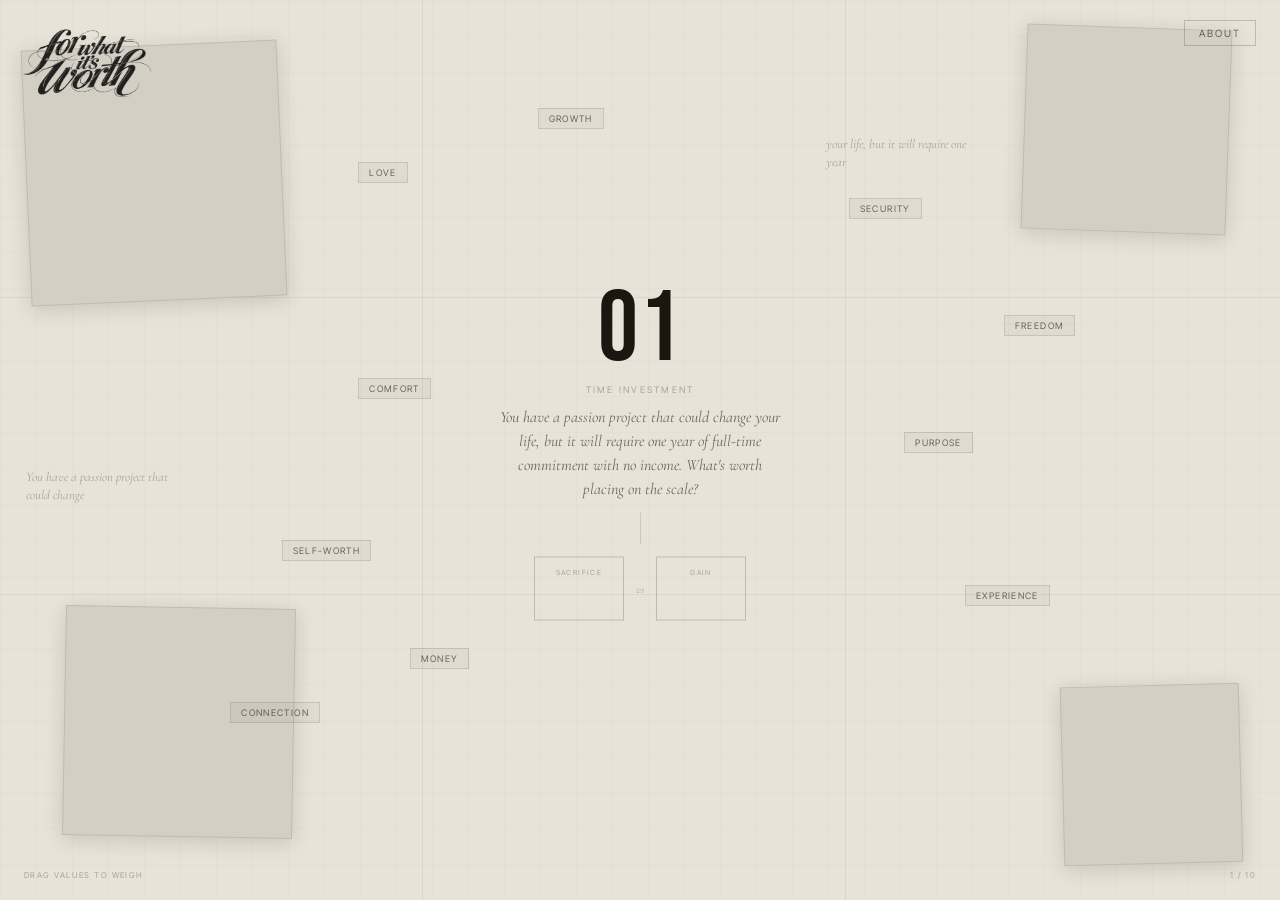
==== scenarios.html @ 4632bed4 "hhh" ====
<!DOCTYPE html>
<html lang="en">
<head>
    <meta charset="UTF-8">
    <meta name="viewport" content="width=device-width, initial-scale=1.0, maximum-scale=1.0, user-scalable=no, viewport-fit=cover">
    <title>for what it's worth — scenarios</title>
    <link href="https://fonts.googleapis.com/css2?family=Bebas+Neue&family=Cormorant+Garamond:ital,wght@0,300;0,400;1,300;1,400&family=Inter+Tight:wght@300;400&display=swap" rel="stylesheet">
    <link rel="stylesheet" href="style.css">
    <style>
        html, body {
            overflow: hidden;
            height: 100%;
        }

        #corner-logo {
            position: fixed;
            top: 18px;
            left: 20px;
            width: 140px;
            height: auto;
            mix-blend-mode: multiply;
            opacity: 0.85;
            z-index: 20;
            pointer-events: none;
        }

        #scenario-stage {
            position: fixed;
            inset: 0;
            width: 100vw;
            height: 100vh;
            background: #e8e3d8;
            overflow: hidden;
            z-index: 10;
            transition: opacity 0.5s ease;
        }
    </style>
</head>
<body>

    <img id="corner-logo" src="assets/logoforwhat.png" alt="">

    <button class="about-btn-fixed" id="aboutToggle">ABOUT</button>

    <div class="about-modal" id="aboutModal">
        <div class="about-content">
            <button class="about-close">&times;</button>
            <h2>"For What It's Worth."</h2>
            <p><strong><em>phrase</em></strong><br>The moment we decide to not be afraid of our actions & decisions. When we take a step outside the box from our safety net. The courage we take when the outcome isn't guaranteed. When there isn't a define yes or no, is this good or not.</p>
            <p>For what it's worth is like investing all your money into a passion project knowing you have no fall back. Or putting all your love into someone who might not withstand time. Or voicing an opinion when there is no need to.</p>
            <p>For what it's worth is the gap between what we sacrifice and what we might receive. It's recognizing that sometimes value isn't measured in guaranteed outcomes but in the willingness to risk something precious—our ideas, our vulnerabilities, our hearts—knowing full well they might be dismissed, misunderstood, or broken.</p>
            <p>It's knowing nothing is for certain but still making the choice to defy certainty, marking those crossroads where we choose potential meaning over comfortable insignificance.</p>
            <h3>How It Works</h3>
            <p>This site invites you to explore the emotional weight of your values through interactive scenarios. Each situation places you at a decision point—would you pursue love over security, growth over comfort, purpose over money?</p>
            <p>Drag and drop the values that matter most to you onto either side of the scale. As you weigh what you'd sacrifice versus what you might gain, the scale will tip and reveal an outcome based on your choices.</p>
            <p>There are 10 scenarios in total. Each is designed to reflect real-life tradeoffs between values, helping you better understand your personal decision-making compass.</p>
            <h4>Made by Mi'Lah Clark</h4>
        </div>
    </div>

    <div id="scenario-stage"></div>

    <script src="scenarios.js"></script>
</body>
</html>
---- style.css ----
@font-face {
    font-family: 'PhotographScript';
    src: url('assets/Photograph\ Script\ Free\ Personal\ .otf') format("opentype");
}

@font-face {
    font-family: 'Moderniz';
    src: url('assets/Moderniz.otf') format("opentype");
}

@font-face {
    font-family: 'Syne';
    src: url('assets/Syne-VariableFont_wght.ttf') format("opentype");
}

:root {
    --bg: #e8e3d8;
    --paper: #e8e3d8;
    --ink: #1c1510;
    --text-primary: #1c1510;
    --text-secondary: rgba(28,21,16,0.6);
    --text-tertiary: rgba(28,21,16,0.3);
    --border: rgba(28,21,16,0.12);
    --border-mid: rgba(28,21,16,0.2);
}

*, *::before, *::after {
    box-sizing: border-box;
    margin-top: 0;
    -webkit-user-drag: none;
}

html {
    scroll-behavior: smooth;
}

html, body {
    margin: 0;
    padding: 0;
    height: auto;
    overflow-x: hidden;
    overflow-y: scroll;
    background-color: #e8e3d8;
    color: var(--text-primary);
    font-family: 'Inter Tight', sans-serif;
}

body {
    position: relative;
}

/* Logo — full-screen on load, shrinks to corner on scroll */
#hero-logo {
    position: fixed;
    top: -5vh;
    left: -5vw;
    width: 110vw;
    height: 110vh;
    object-fit: cover;
    object-position: center;
    overflow: visible;
    mix-blend-mode: multiply;
    pointer-events: none;
    display: block;
    z-index: 20;
    opacity: 0;
}

.about-btn-fixed {
    position: fixed;
    top: 20px;
    right: 24px;
    z-index: 20;
    font-family: 'Inter Tight', sans-serif;
    font-size: 10px;
    letter-spacing: 0.2em;
    text-transform: uppercase;
    background: transparent;
    border: 0.5px solid var(--border-mid);
    color: var(--text-secondary);
    padding: 6px 14px;
    border-radius: 0;
    cursor: pointer;
    transition: color 0.2s ease, border-color 0.2s ease;
}

.about-btn-fixed:hover {
    color: var(--text-primary);
    border-color: var(--ink);
}

/* Hero */
#hero {
    position: relative;
    height: 100vh;
    overflow: hidden;
    background: #e8e3d8;
    z-index: 10;
}

.hero-arrow {
    position: absolute;
    bottom: 32px;
    left: 50%;
    transform: translateX(-50%);
    font-family: 'Inter Tight', sans-serif;
    font-size: 12px;
    letter-spacing: 0.2em;
    color: var(--text-secondary);
    animation: arrowPulse 2s ease-in-out infinite;
}

@keyframes arrowPulse {
    0%   { transform: translateX(-50%) translateY(0);   opacity: 0.5; }
    50%  { transform: translateX(-50%) translateY(8px); opacity: 0.8; }
    100% { transform: translateX(-50%) translateY(0);   opacity: 0.5; }
}

/* About modal — intentionally dark overlay */
.about-modal {
    position: fixed;
    top: 0;
    left: 0;
    width: 100%;
    height: 100%;
    background: rgba(13, 13, 13, 0.94);
    backdrop-filter: blur(16px);
    z-index: 100;
    display: none;
    justify-content: center;
    align-items: center;
}

.about-modal.visible {
    display: flex;
}

.about-content {
    position: relative;
    width: 90%;
    max-width: 680px;
    max-height: 80vh;
    overflow-y: auto;
    background: #0f0f0f;
    border: 0.5px solid rgba(245, 240, 232, 0.1);
    border-radius: 0;
    padding: 48px 52px;
}

.about-close {
    position: absolute;
    top: 20px;
    right: 24px;
    font-family: 'Inter Tight', sans-serif;
    font-size: 18px;
    color: rgba(245, 240, 232, 0.3);
    background: none;
    border: none;
    cursor: pointer;
    line-height: 1;
    transition: color 0.2s ease;
}

.about-close:hover {
    color: rgba(245, 240, 232, 0.8);
}

.about-content h2 {
    font-family: 'Inter Tight', sans-serif;
    font-size: 11px;
    letter-spacing: 0.25em;
    text-transform: uppercase;
    color: rgba(245, 240, 232, 0.4);
    font-weight: 300;
    margin-bottom: 2rem;
    text-align: center;
}

.about-content h3 {
    font-family: 'Inter Tight', sans-serif;
    font-size: 10px;
    letter-spacing: 0.2em;
    text-transform: uppercase;
    color: rgba(245, 240, 232, 0.3);
    font-weight: 300;
    margin-top: 2rem;
    text-align: center;
}

.about-content h4 {
    font-family: 'Inter Tight', sans-serif;
    font-size: 9px;
    letter-spacing: 0.2em;
    text-transform: uppercase;
    color: rgba(245, 240, 232, 0.2);
    font-weight: 300;
    margin-top: 1.5rem;
    text-align: center;
}

.about-content p {
    font-family: 'Cormorant Garamond', serif;
    font-style: italic;
    font-size: clamp(15px, 1.6vw, 18px);
    line-height: 1.75;
    color: rgba(245, 240, 232, 0.65);
    font-weight: 300;
    margin-bottom: 1rem;
    text-align: center;
}

/* Definition section */
#definition {
    min-height: 160vh;
    display: flex;
    flex-direction: column;
    justify-content: center;
    align-items: center;
    padding: 10vh 12vw;
    background: transparent;
    position: relative;
    z-index: 10;
}

.reveal-line {
    font-family: 'Cormorant Garamond', serif;
    font-style: italic;
    font-size: clamp(18px, 2.4vw, 32px);
    line-height: 1.7;
    text-align: center;
    color: var(--text-primary);
    max-width: 760px;
    margin-bottom: 4vh;
    opacity: 0;
    transform: translateY(20px);
    transition: opacity 1s ease, transform 1s ease;
}

.definition-label {
    font-family: 'Inter Tight', sans-serif;
    font-size: 10px;
    letter-spacing: 0.25em;
    text-transform: uppercase;
    color: var(--text-tertiary);
    margin-top: 1rem;
}

#jump-to-scenarios {
    font-family: 'Inter Tight', sans-serif;
    font-size: 10px;
    letter-spacing: 0.25em;
    text-transform: uppercase;
    background: transparent;
    border: 0.5px solid var(--border-mid);
    color: var(--text-secondary);
    padding: 10px 28px;
    border-radius: 0;
    cursor: pointer;
    margin-top: 2rem;
    transition: color 0.2s ease, border-color 0.2s ease;
}

#jump-to-scenarios:hover {
    color: var(--text-primary);
    border-color: var(--ink);
}

/* Scenario sections — locked: height 0; unlocked: height 100vh (set in JS) */
.scenario-section {
    height: 0;
    min-height: 0;
    overflow: hidden;
    position: relative;
    background: transparent;
    z-index: 10;
    opacity: 0;
    pointer-events: none;
    transition: opacity 0.8s ease;
    user-select: none;
    -webkit-user-select: none;
}

.sg-grid {
    position: absolute;
    inset: 0;
    pointer-events: none;
    background-image:
        linear-gradient(rgba(28,21,16,0.018) 1px, transparent 1px),
        linear-gradient(90deg, rgba(28,21,16,0.018) 1px, transparent 1px);
    background-size: 36px 36px;
    z-index: 1;
}

.sg-hairline-h {
    position: absolute;
    left: 0;
    right: 0;
    height: 0.5px;
    background: rgba(28,21,16,0.06);
    z-index: 1;
}

.sg-hairline-v {
    position: absolute;
    top: 0;
    bottom: 0;
    width: 0.5px;
    background: rgba(28,21,16,0.06);
    z-index: 1;
}

.img-fragment {
    position: absolute;
    overflow: hidden;
    box-shadow: 0 4px 20px rgba(28,21,16,0.15);
    z-index: 2;
    user-select: none;
    -webkit-user-select: none;
}

.sg-quote {
    position: absolute;
    font-family: 'Cormorant Garamond', serif;
    font-style: italic;
    font-size: clamp(9px, 1.1vw, 13px);
    color: var(--text-tertiary);
    line-height: 1.4;
    max-width: 160px;
    z-index: 3;
}

.sg-center {
    position: absolute;
    top: 50%;
    left: 50%;
    transform: translate(-50%, -50%);
    z-index: 10;
    display: flex;
    flex-direction: column;
    align-items: center;
    text-align: center;
    width: 340px;
    user-select: none;
    -webkit-user-select: none;
}

.sg-number {
    font-family: 'Bebas Neue', sans-serif;
    font-size: clamp(72px, 10vw, 100px);
    color: var(--text-primary);
    line-height: 1;
    letter-spacing: 0.02em;
}

.sg-title {
    font-family: 'Inter Tight', sans-serif;
    font-size: 9px;
    letter-spacing: 0.25em;
    text-transform: uppercase;
    color: var(--text-tertiary);
    margin-top: 4px;
}

.sg-question {
    font-family: 'Cormorant Garamond', serif;
    font-style: italic;
    font-size: clamp(12px, 1.6vw, 16px);
    color: var(--text-secondary);
    line-height: 1.5;
    margin-top: 10px;
    max-width: 280px;
}

.sg-divider {
    width: 0.5px;
    height: 32px;
    background: var(--border);
    margin: 12px auto;
}

.sg-pans {
    display: flex;
    gap: 12px;
    align-items: flex-start;
}

.sg-pan {
    border: 0.5px solid var(--border-mid);
    padding: 10px 12px;
    min-width: 90px;
    min-height: 64px;
    border-radius: 0;
}

.sg-pan-label {
    font-family: 'Inter Tight', sans-serif;
    font-size: 7px;
    letter-spacing: 0.2em;
    text-transform: uppercase;
    color: var(--text-tertiary);
}

.sg-vs {
    font-family: 'Cormorant Garamond', serif;
    font-style: italic;
    font-size: 11px;
    color: var(--text-tertiary);
    align-self: center;
}

.sg-chip {
    position: absolute;
    font-family: 'Inter Tight', sans-serif;
    font-size: clamp(7px, 0.85vw, 9px);
    letter-spacing: 0.15em;
    text-transform: uppercase;
    padding: 4px 10px;
    border-radius: 0;
    background: rgba(28,21,16,0.04);
    border: 0.5px solid var(--border);
    color: var(--text-secondary);
    cursor: grab;
    z-index: 5;
}

.sg-chip:hover {
    background: rgba(28,21,16,0.08);
    color: var(--text-primary);
}

.sg-chip-dropped {
    position: static !important;
    font-family: 'Inter Tight', sans-serif;
    font-size: 7px;
    letter-spacing: 0.12em;
    text-transform: uppercase;
    padding: 3px 8px;
    border-radius: 0;
    background: rgba(28,21,16,0.06);
    border: 0.5px solid var(--border-mid);
    color: var(--text-secondary);
    cursor: default;
    margin: 3px 2px;
    display: inline-block;
}

/* Full-bleed result background (created dynamically) */
.sg-result-bg {
    position: absolute;
    inset: 0;
    z-index: 6;
}

/* Result text sits on dark full-bleed image — keep light */
.sg-result-verdict {
    font-family: 'Bebas Neue', sans-serif;
    font-size: clamp(28px, 4vw, 48px);
    color: #e8e3d8;
    letter-spacing: 0.05em;
    line-height: 1;
}

.sg-result-desc {
    font-family: 'Cormorant Garamond', serif;
    font-style: italic;
    font-size: clamp(12px, 1.4vw, 16px);
    color: rgba(232,227,216,0.75);
    line-height: 1.5;
    max-width: 480px;
    margin-top: 8px;
}

.sg-bottom-label {
    position: absolute;
    bottom: 20px;
    font-family: 'Inter Tight', sans-serif;
    font-size: 8px;
    letter-spacing: 0.18em;
    text-transform: uppercase;
    color: var(--text-tertiary);
    z-index: 10;
}

.sg-bottom-left  { left: 24px; }
.sg-bottom-right { right: 24px; }

/* Closing section */
#closing {
    height: 100vh;
    display: flex;
    flex-direction: column;
    justify-content: center;
    align-items: center;
    background: transparent;
    text-align: center;
    padding: 0 10vw;
    position: relative;
    z-index: 10;
}

.closing-rule {
    width: 80px;
    height: 0.5px;
    background: var(--border);
    margin: 0 auto 3rem;
}

.closing-rule + .closing-rule,
.closing-byline + .closing-rule {
    margin: 2rem auto 0;
}

.closing-main {
    font-family: 'Cormorant Garamond', serif;
    font-style: italic;
    font-size: clamp(36px, 5.5vw, 64px);
    color: var(--text-primary);
    line-height: 1.1;
}

.closing-sub {
    font-family: 'Cormorant Garamond', serif;
    font-style: italic;
    font-size: clamp(36px, 5.5vw, 64px);
    color: var(--text-secondary);
    line-height: 1.1;
    margin-top: 0.5rem;
}

.closing-byline {
    font-family: 'Inter Tight', sans-serif;
    font-size: 10px;
    letter-spacing: 0.25em;
    text-transform: uppercase;
    color: var(--text-tertiary);
    margin-top: 3rem;
}

@keyframes fadeIn {
    from { opacity: 0; transform: translateY(10px); }
    to   { opacity: 1; transform: translateY(0); }
}

/* Mobile */
@media (max-width: 768px) {
    .about-btn-fixed {
        top: 15px;
        right: 15px;
        padding: 5px 10px;
        font-size: 0.7rem;
    }

    .about-content {
        width: 95%;
        padding: 32px 24px;
    }
}
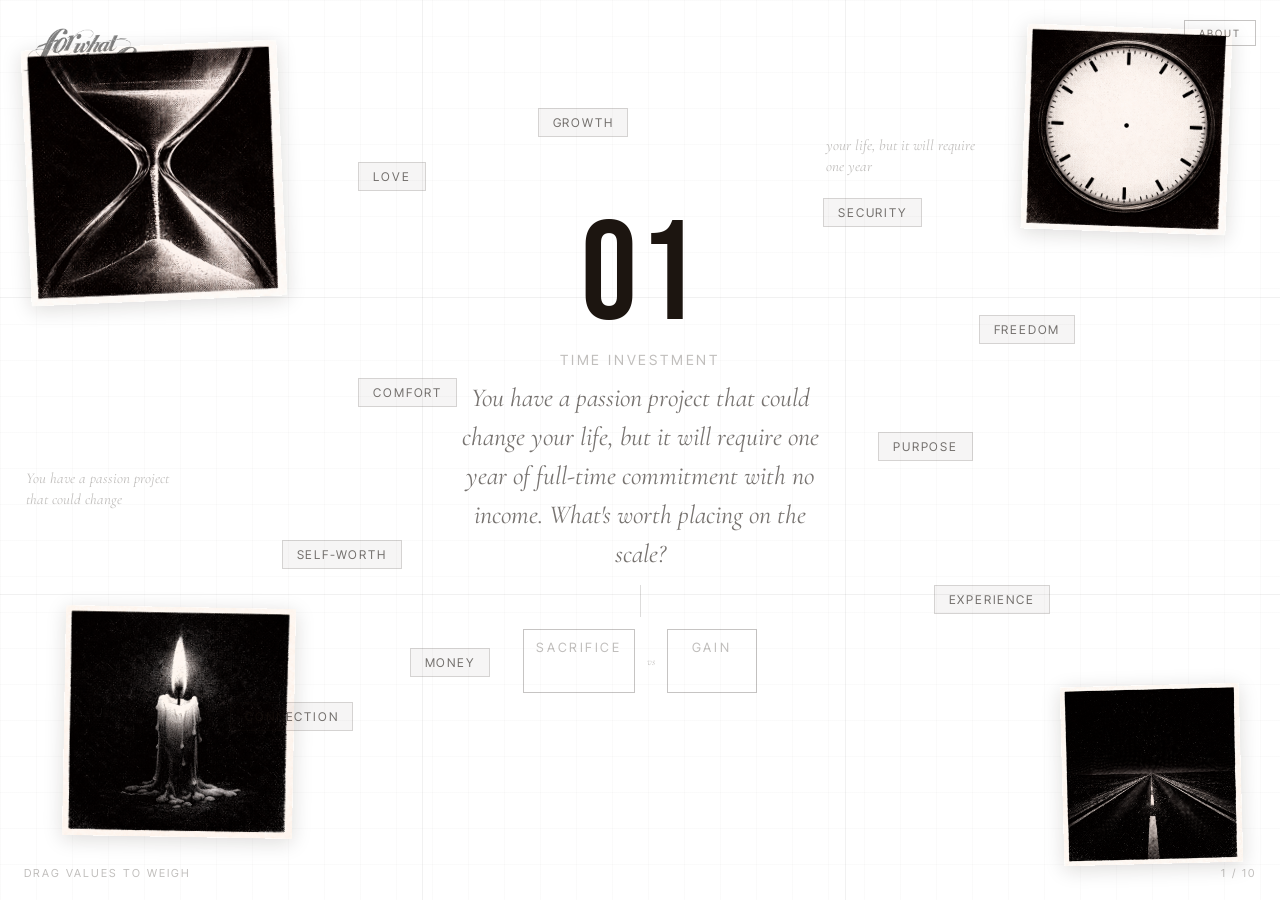
==== commit a914c16d: "nn" ====
--- a/scenarios.html
+++ b/scenarios.html
@@ -16,10 +16,10 @@
             position: fixed;
             top: 18px;
             left: 20px;
-            width: 140px;
+            width: 130px;
             height: auto;
             mix-blend-mode: multiply;
-            opacity: 0.85;
+            opacity: 0.5;
             z-index: 20;
             pointer-events: none;
         }
@@ -29,7 +29,7 @@
             inset: 0;
             width: 100vw;
             height: 100vh;
-            background: #e8e3d8;
+            background: transparent;
             overflow: hidden;
             z-index: 10;
             transition: opacity 0.5s ease;
@@ -50,6 +50,7 @@
             <p>For what it's worth is like investing all your money into a passion project knowing you have no fall back. Or putting all your love into someone who might not withstand time. Or voicing an opinion when there is no need to.</p>
             <p>For what it's worth is the gap between what we sacrifice and what we might receive. It's recognizing that sometimes value isn't measured in guaranteed outcomes but in the willingness to risk something precious—our ideas, our vulnerabilities, our hearts—knowing full well they might be dismissed, misunderstood, or broken.</p>
             <p>It's knowing nothing is for certain but still making the choice to defy certainty, marking those crossroads where we choose potential meaning over comfortable insignificance.</p>
+            <div class="about-divider"></div>
             <h3>How It Works</h3>
             <p>This site invites you to explore the emotional weight of your values through interactive scenarios. Each situation places you at a decision point—would you pursue love over security, growth over comfort, purpose over money?</p>
             <p>Drag and drop the values that matter most to you onto either side of the scale. As you weigh what you'd sacrifice versus what you might gain, the scale will tip and reveal an outcome based on your choices.</p>
--- a/style.css
+++ b/style.css
@@ -19,9 +19,9 @@
     --ink: #1c1510;
     --text-primary: #1c1510;
     --text-secondary: rgba(28,21,16,0.6);
-    --text-tertiary: rgba(28,21,16,0.3);
-    --border: rgba(28,21,16,0.12);
-    --border-mid: rgba(28,21,16,0.2);
+    --text-tertiary: rgba(28,21,16,0.28);
+    --border: rgba(28,21,16,0.15);
+    --border-mid: rgba(28,21,16,0.25);
 }
 
 *, *::before, *::after {
@@ -40,29 +40,32 @@
     height: auto;
     overflow-x: hidden;
     overflow-y: scroll;
-    background-color: #e8e3d8;
     color: var(--text-primary);
     font-family: 'Inter Tight', sans-serif;
 }
 
 body {
     position: relative;
-}
-
-/* Logo — full-screen on load, shrinks to corner on scroll */
+    background-image: url('assets/background.jpeg');
+    background-size: cover;
+    background-position: center center;
+    background-attachment: fixed;
+    background-repeat: no-repeat;
+}
+
+/* Logo — full-screen on load, fades out on scroll */
 #hero-logo {
     position: fixed;
-    top: -5vh;
-    left: -5vw;
-    width: 110vw;
-    height: 110vh;
+    top: -8vh;
+    left: -8vw;
+    width: 116vw;
+    height: 116vh;
     object-fit: cover;
     object-position: center;
-    overflow: visible;
     mix-blend-mode: multiply;
     pointer-events: none;
     display: block;
-    z-index: 20;
+    z-index: 5;
     opacity: 0;
 }
 
@@ -70,7 +73,7 @@
     position: fixed;
     top: 20px;
     right: 24px;
-    z-index: 20;
+    z-index: 30;
     font-family: 'Inter Tight', sans-serif;
     font-size: 10px;
     letter-spacing: 0.2em;
@@ -94,7 +97,7 @@
     position: relative;
     height: 100vh;
     overflow: hidden;
-    background: #e8e3d8;
+    background: transparent;
     z-index: 10;
 }
 
@@ -116,75 +119,85 @@
     100% { transform: translateX(-50%) translateY(0);   opacity: 0.5; }
 }
 
-/* About modal — intentionally dark overlay */
+/* About modal */
 .about-modal {
     position: fixed;
-    top: 0;
-    left: 0;
-    width: 100%;
-    height: 100%;
-    background: rgba(13, 13, 13, 0.94);
-    backdrop-filter: blur(16px);
+    inset: 0;
+    background: rgba(232, 227, 216, 0.85);
+    backdrop-filter: blur(20px);
+    -webkit-backdrop-filter: blur(20px);
     z-index: 100;
-    display: none;
+    display: flex;
+    align-items: center;
     justify-content: center;
-    align-items: center;
+    opacity: 0;
+    pointer-events: none;
+    transition: opacity 0.4s ease;
 }
 
 .about-modal.visible {
-    display: flex;
+    opacity: 1;
+    pointer-events: all;
 }
 
 .about-content {
     position: relative;
-    width: 90%;
-    max-width: 680px;
+    width: 480px;
+    max-width: 88vw;
     max-height: 80vh;
     overflow-y: auto;
-    background: #0f0f0f;
-    border: 0.5px solid rgba(245, 240, 232, 0.1);
+    background: transparent;
+    border: none;
+    box-shadow: none;
     border-radius: 0;
-    padding: 48px 52px;
+    padding: 0;
+}
+
+.about-content::-webkit-scrollbar {
+    display: none;
 }
 
 .about-close {
     position: absolute;
-    top: 20px;
-    right: 24px;
-    font-family: 'Inter Tight', sans-serif;
-    font-size: 18px;
-    color: rgba(245, 240, 232, 0.3);
-    background: none;
+    top: 0;
+    right: 0;
+    font-family: 'Inter Tight', sans-serif;
+    font-size: 11px;
+    letter-spacing: 0.2em;
+    text-transform: uppercase;
+    color: var(--text-tertiary);
+    background: transparent;
     border: none;
     cursor: pointer;
-    line-height: 1;
+    padding: 0;
     transition: color 0.2s ease;
 }
 
 .about-close:hover {
-    color: rgba(245, 240, 232, 0.8);
+    color: var(--text-primary);
 }
 
 .about-content h2 {
-    font-family: 'Inter Tight', sans-serif;
-    font-size: 11px;
+    font-family: 'Cormorant Garamond', serif;
+    font-style: italic;
+    font-size: clamp(13px, 1.4vw, 16px);
+    letter-spacing: 0.05em;
+    color: var(--text-tertiary);
+    font-weight: 400;
+    margin-bottom: 2rem;
+    text-align: left;
+}
+
+.about-content h3 {
+    font-family: 'Inter Tight', sans-serif;
+    font-size: 9px;
     letter-spacing: 0.25em;
     text-transform: uppercase;
-    color: rgba(245, 240, 232, 0.4);
+    color: var(--text-tertiary);
     font-weight: 300;
-    margin-bottom: 2rem;
-    text-align: center;
-}
-
-.about-content h3 {
-    font-family: 'Inter Tight', sans-serif;
-    font-size: 10px;
-    letter-spacing: 0.2em;
-    text-transform: uppercase;
-    color: rgba(245, 240, 232, 0.3);
-    font-weight: 300;
-    margin-top: 2rem;
-    text-align: center;
+    margin-top: 2.5rem;
+    margin-bottom: 1rem;
+    text-align: left;
 }
 
 .about-content h4 {
@@ -192,34 +205,42 @@
     font-size: 9px;
     letter-spacing: 0.2em;
     text-transform: uppercase;
-    color: rgba(245, 240, 232, 0.2);
+    color: var(--text-tertiary);
     font-weight: 300;
-    margin-top: 1.5rem;
-    text-align: center;
+    margin-top: 2.5rem;
+    text-align: left;
 }
 
 .about-content p {
     font-family: 'Cormorant Garamond', serif;
     font-style: italic;
-    font-size: clamp(15px, 1.6vw, 18px);
-    line-height: 1.75;
-    color: rgba(245, 240, 232, 0.65);
+    font-size: clamp(15px, 1.6vw, 19px);
+    line-height: 1.8;
+    color: var(--text-primary);
     font-weight: 300;
-    margin-bottom: 1rem;
-    text-align: center;
+    margin-bottom: 1.5rem;
+    text-align: left;
+}
+
+.about-divider {
+    width: 40px;
+    height: 0.5px;
+    background: var(--border);
+    margin: 2rem 0;
 }
 
 /* Definition section */
 #definition {
-    min-height: 160vh;
+    height: auto;
+    min-height: auto;
     display: flex;
     flex-direction: column;
     justify-content: center;
     align-items: center;
-    padding: 10vh 12vw;
+    padding: 20vh 12vw 15vh;
     background: transparent;
     position: relative;
-    z-index: 10;
+    z-index: 20;
 }
 
 .reveal-line {
@@ -230,10 +251,15 @@
     text-align: center;
     color: var(--text-primary);
     max-width: 760px;
-    margin-bottom: 4vh;
+    margin-bottom: 12vh;
     opacity: 0;
-    transform: translateY(20px);
-    transition: opacity 1s ease, transform 1s ease;
+    transform: translateY(30px);
+    transition: opacity 1.4s ease, transform 1.4s ease;
+}
+
+.reveal-line.visible {
+    opacity: 1;
+    transform: translateY(0);
 }
 
 .definition-label {
@@ -265,21 +291,7 @@
     border-color: var(--ink);
 }
 
-/* Scenario sections — locked: height 0; unlocked: height 100vh (set in JS) */
-.scenario-section {
-    height: 0;
-    min-height: 0;
-    overflow: hidden;
-    position: relative;
-    background: transparent;
-    z-index: 10;
-    opacity: 0;
-    pointer-events: none;
-    transition: opacity 0.8s ease;
-    user-select: none;
-    -webkit-user-select: none;
-}
-
+/* Scenario grid decorations */
 .sg-grid {
     position: absolute;
     inset: 0;
@@ -322,7 +334,7 @@
     position: absolute;
     font-family: 'Cormorant Garamond', serif;
     font-style: italic;
-    font-size: clamp(9px, 1.1vw, 13px);
+    font-size: clamp(11px, 1.3vw, 15px);
     color: var(--text-tertiary);
     line-height: 1.4;
     max-width: 160px;
@@ -339,14 +351,14 @@
     flex-direction: column;
     align-items: center;
     text-align: center;
-    width: 340px;
+    width: 380px;
     user-select: none;
     -webkit-user-select: none;
 }
 
 .sg-number {
     font-family: 'Bebas Neue', sans-serif;
-    font-size: clamp(72px, 10vw, 100px);
+    font-size: clamp(96px, 14vw, 140px);
     color: var(--text-primary);
     line-height: 1;
     letter-spacing: 0.02em;
@@ -354,8 +366,8 @@
 
 .sg-title {
     font-family: 'Inter Tight', sans-serif;
-    font-size: 9px;
-    letter-spacing: 0.25em;
+    font-size: clamp(11px, 1.2vw, 14px);
+    letter-spacing: 0.2em;
     text-transform: uppercase;
     color: var(--text-tertiary);
     margin-top: 4px;
@@ -364,11 +376,11 @@
 .sg-question {
     font-family: 'Cormorant Garamond', serif;
     font-style: italic;
-    font-size: clamp(12px, 1.6vw, 16px);
+    font-size: clamp(16px, 2.2vw, 26px);
     color: var(--text-secondary);
     line-height: 1.5;
     margin-top: 10px;
-    max-width: 280px;
+    max-width: 420px;
 }
 
 .sg-divider {
@@ -394,7 +406,7 @@
 
 .sg-pan-label {
     font-family: 'Inter Tight', sans-serif;
-    font-size: 7px;
+    font-size: clamp(10px, 1vw, 13px);
     letter-spacing: 0.2em;
     text-transform: uppercase;
     color: var(--text-tertiary);
@@ -411,10 +423,10 @@
 .sg-chip {
     position: absolute;
     font-family: 'Inter Tight', sans-serif;
-    font-size: clamp(7px, 0.85vw, 9px);
+    font-size: clamp(10px, 1vw, 12px);
     letter-spacing: 0.15em;
     text-transform: uppercase;
-    padding: 4px 10px;
+    padding: 6px 14px;
     border-radius: 0;
     background: rgba(28,21,16,0.04);
     border: 0.5px solid var(--border);
@@ -431,7 +443,7 @@
 .sg-chip-dropped {
     position: static !important;
     font-family: 'Inter Tight', sans-serif;
-    font-size: 7px;
+    font-size: clamp(9px, 0.9vw, 11px);
     letter-spacing: 0.12em;
     text-transform: uppercase;
     padding: 3px 8px;
@@ -444,37 +456,11 @@
     display: inline-block;
 }
 
-/* Full-bleed result background (created dynamically) */
-.sg-result-bg {
-    position: absolute;
-    inset: 0;
-    z-index: 6;
-}
-
-/* Result text sits on dark full-bleed image — keep light */
-.sg-result-verdict {
-    font-family: 'Bebas Neue', sans-serif;
-    font-size: clamp(28px, 4vw, 48px);
-    color: #e8e3d8;
-    letter-spacing: 0.05em;
-    line-height: 1;
-}
-
-.sg-result-desc {
-    font-family: 'Cormorant Garamond', serif;
-    font-style: italic;
-    font-size: clamp(12px, 1.4vw, 16px);
-    color: rgba(232,227,216,0.75);
-    line-height: 1.5;
-    max-width: 480px;
-    margin-top: 8px;
-}
-
 .sg-bottom-label {
     position: absolute;
     bottom: 20px;
     font-family: 'Inter Tight', sans-serif;
-    font-size: 8px;
+    font-size: clamp(9px, 0.9vw, 11px);
     letter-spacing: 0.18em;
     text-transform: uppercase;
     color: var(--text-tertiary);
@@ -484,56 +470,21 @@
 .sg-bottom-left  { left: 24px; }
 .sg-bottom-right { right: 24px; }
 
-/* Closing section */
-#closing {
-    height: 100vh;
-    display: flex;
-    flex-direction: column;
-    justify-content: center;
-    align-items: center;
-    background: transparent;
-    text-align: center;
-    padding: 0 10vw;
-    position: relative;
-    z-index: 10;
-}
-
-.closing-rule {
-    width: 80px;
-    height: 0.5px;
-    background: var(--border);
-    margin: 0 auto 3rem;
-}
-
-.closing-rule + .closing-rule,
-.closing-byline + .closing-rule {
-    margin: 2rem auto 0;
-}
-
-.closing-main {
-    font-family: 'Cormorant Garamond', serif;
-    font-style: italic;
-    font-size: clamp(36px, 5.5vw, 64px);
-    color: var(--text-primary);
-    line-height: 1.1;
-}
-
-.closing-sub {
-    font-family: 'Cormorant Garamond', serif;
-    font-style: italic;
-    font-size: clamp(36px, 5.5vw, 64px);
-    color: var(--text-secondary);
-    line-height: 1.1;
-    margin-top: 0.5rem;
-}
-
-.closing-byline {
-    font-family: 'Inter Tight', sans-serif;
-    font-size: 10px;
-    letter-spacing: 0.25em;
-    text-transform: uppercase;
-    color: var(--text-tertiary);
-    margin-top: 3rem;
+/* Drag ghost */
+.dragging {
+    box-shadow: 0 4px 16px rgba(28,21,16,0.12) !important;
+    transform: scale(1.04) !important;
+    cursor: grabbing !important;
+    user-select: none !important;
+    white-space: nowrap !important;
+    width: auto !important;
+    max-width: none !important;
+}
+
+.value-draggable {
+    white-space: nowrap;
+    width: auto;
+    display: inline-block;
 }
 
 @keyframes fadeIn {
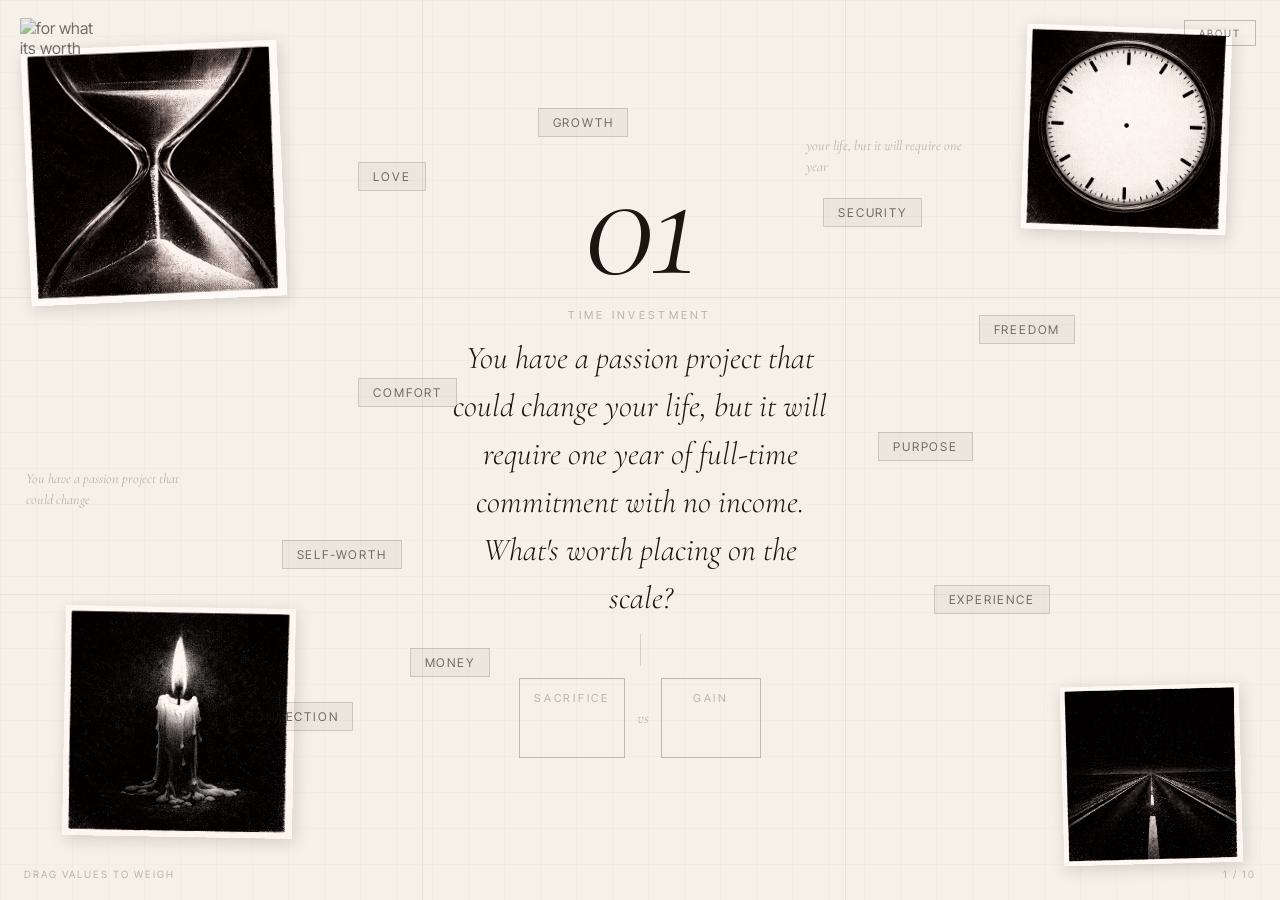
==== commit 32ea76fc: "mm" ====
--- a/scenarios.html
+++ b/scenarios.html
@@ -12,14 +12,20 @@
             height: 100%;
         }
 
+        body {
+            background-image: none;
+            background: #f5f0e8;
+        }
+
         #corner-logo {
             position: fixed;
             top: 18px;
             left: 20px;
-            width: 130px;
+            width: 80px;
             height: auto;
+            object-fit: contain;
             mix-blend-mode: multiply;
-            opacity: 0.5;
+            opacity: 0.6;
             z-index: 20;
             pointer-events: none;
         }
@@ -38,13 +44,13 @@
 </head>
 <body>
 
-    <img id="corner-logo" src="assets/logoforwhat.png" alt="">
+    <img id="corner-logo" src="assets/ticket.png" alt="for what its worth">
 
     <button class="about-btn-fixed" id="aboutToggle">ABOUT</button>
 
     <div class="about-modal" id="aboutModal">
         <div class="about-content">
-            <button class="about-close">&times;</button>
+            <button class="about-close">CLOSE</button>
             <h2>"For What It's Worth."</h2>
             <p><strong><em>phrase</em></strong><br>The moment we decide to not be afraid of our actions & decisions. When we take a step outside the box from our safety net. The courage we take when the outcome isn't guaranteed. When there isn't a define yes or no, is this good or not.</p>
             <p>For what it's worth is like investing all your money into a passion project knowing you have no fall back. Or putting all your love into someone who might not withstand time. Or voicing an opinion when there is no need to.</p>
@@ -61,6 +67,8 @@
 
     <div id="scenario-stage"></div>
 
+    <div id="custom-cursor">try your luck</div>
+
     <script src="scenarios.js"></script>
 </body>
 </html>
--- a/style.css
+++ b/style.css
@@ -1,22 +1,7 @@
-@font-face {
-    font-family: 'PhotographScript';
-    src: url('assets/Photograph\ Script\ Free\ Personal\ .otf') format("opentype");
-}
-
-@font-face {
-    font-family: 'Moderniz';
-    src: url('assets/Moderniz.otf') format("opentype");
-}
-
-@font-face {
-    font-family: 'Syne';
-    src: url('assets/Syne-VariableFont_wght.ttf') format("opentype");
-}
 
 :root {
-    --bg: #e8e3d8;
-    --paper: #e8e3d8;
     --ink: #1c1510;
+    --cream: #f5f0e8;
     --text-primary: #1c1510;
     --text-secondary: rgba(28,21,16,0.6);
     --text-tertiary: rgba(28,21,16,0.28);
@@ -123,9 +108,9 @@
 .about-modal {
     position: fixed;
     inset: 0;
-    background: rgba(232, 227, 216, 0.85);
-    backdrop-filter: blur(20px);
-    -webkit-backdrop-filter: blur(20px);
+    background: rgba(245, 240, 232, 0.92);
+    backdrop-filter: blur(24px);
+    -webkit-backdrop-filter: blur(24px);
     z-index: 100;
     display: flex;
     align-items: center;
@@ -142,15 +127,16 @@
 
 .about-content {
     position: relative;
-    width: 480px;
+    width: 520px;
     max-width: 88vw;
     max-height: 80vh;
     overflow-y: auto;
     background: transparent;
     border: none;
+    border-top: 0.5px solid var(--border);
     box-shadow: none;
     border-radius: 0;
-    padding: 0;
+    padding: 2rem 0 0 0;
 }
 
 .about-content::-webkit-scrollbar {
@@ -162,13 +148,13 @@
     top: 0;
     right: 0;
     font-family: 'Inter Tight', sans-serif;
-    font-size: 11px;
-    letter-spacing: 0.2em;
+    font-size: 10px;
+    letter-spacing: 0.22em;
     text-transform: uppercase;
     color: var(--text-tertiary);
     background: transparent;
     border: none;
-    cursor: pointer;
+    cursor: none;
     padding: 0;
     transition: color 0.2s ease;
 }
@@ -227,6 +213,27 @@
     height: 0.5px;
     background: var(--border);
     margin: 2rem 0;
+}
+
+/* Custom cursor */
+body { cursor: none !important; }
+* { cursor: none !important; }
+
+#custom-cursor {
+    position: fixed;
+    top: 0;
+    left: 0;
+    pointer-events: none;
+    z-index: 9999;
+    font-family: 'Cormorant Garamond', serif;
+    font-style: italic;
+    font-size: 14px;
+    color: var(--text-primary);
+    opacity: 0;
+    transform: translate(12px, -50%);
+    transition: opacity 0.3s ease;
+    white-space: nowrap;
+    user-select: none;
 }
 
 /* Definition section */
@@ -235,9 +242,8 @@
     min-height: auto;
     display: flex;
     flex-direction: column;
-    justify-content: center;
     align-items: center;
-    padding: 20vh 12vw 15vh;
+    padding: 18vh 10vw 10vh;
     background: transparent;
     position: relative;
     z-index: 20;
@@ -246,12 +252,13 @@
 .reveal-line {
     font-family: 'Cormorant Garamond', serif;
     font-style: italic;
-    font-size: clamp(18px, 2.4vw, 32px);
+    font-size: clamp(22px, 3vw, 38px);
     line-height: 1.7;
     text-align: center;
     color: var(--text-primary);
-    max-width: 760px;
-    margin-bottom: 12vh;
+    font-weight: 300;
+    max-width: 820px;
+    margin: 0 auto 12vh;
     opacity: 0;
     transform: translateY(30px);
     transition: opacity 1.4s ease, transform 1.4s ease;
@@ -260,35 +267,38 @@
 .reveal-line.visible {
     opacity: 1;
     transform: translateY(0);
+    border-left: 1.5px solid var(--border);
+    padding-left: 1.5rem;
 }
 
 .definition-label {
     font-family: 'Inter Tight', sans-serif;
     font-size: 10px;
-    letter-spacing: 0.25em;
-    text-transform: uppercase;
-    color: var(--text-tertiary);
-    margin-top: 1rem;
+    letter-spacing: 0.28em;
+    text-transform: uppercase;
+    color: var(--text-tertiary);
+    text-align: center;
+    margin-bottom: 1.5rem;
 }
 
 #jump-to-scenarios {
-    font-family: 'Inter Tight', sans-serif;
-    font-size: 10px;
-    letter-spacing: 0.25em;
-    text-transform: uppercase;
+    font-family: 'Cormorant Garamond', serif;
+    font-style: italic;
+    font-size: clamp(16px, 1.8vw, 20px);
+    letter-spacing: 0.05em;
+    color: var(--text-primary);
     background: transparent;
     border: 0.5px solid var(--border-mid);
-    color: var(--text-secondary);
-    padding: 10px 28px;
-    border-radius: 0;
-    cursor: pointer;
-    margin-top: 2rem;
-    transition: color 0.2s ease, border-color 0.2s ease;
+    padding: 12px 36px;
+    border-radius: 0;
+    cursor: none;
+    margin-bottom: 0;
+    transition: background 0.4s ease, color 0.4s ease;
 }
 
 #jump-to-scenarios:hover {
-    color: var(--text-primary);
-    border-color: var(--ink);
+    background: var(--text-primary);
+    color: var(--cream);
 }
 
 /* Scenario grid decorations */
@@ -324,20 +334,26 @@
 .img-fragment {
     position: absolute;
     overflow: hidden;
-    box-shadow: 0 4px 20px rgba(28,21,16,0.15);
+    box-shadow: 2px 4px 16px rgba(28,21,16,0.15);
     z-index: 2;
     user-select: none;
     -webkit-user-select: none;
+    transition: transform 0.6s ease, opacity 0.6s ease;
+}
+
+.img-fragment:hover {
+    transform: rotate(0deg) !important;
+    opacity: 1 !important;
 }
 
 .sg-quote {
     position: absolute;
     font-family: 'Cormorant Garamond', serif;
     font-style: italic;
-    font-size: clamp(11px, 1.3vw, 15px);
-    color: var(--text-tertiary);
-    line-height: 1.4;
-    max-width: 160px;
+    font-size: clamp(11px, 1.2vw, 14px);
+    color: var(--text-tertiary);
+    line-height: 1.5;
+    max-width: 180px;
     z-index: 3;
 }
 
@@ -357,30 +373,34 @@
 }
 
 .sg-number {
-    font-family: 'Bebas Neue', sans-serif;
-    font-size: clamp(96px, 14vw, 140px);
+    font-family: 'Cormorant Garamond', serif;
+    font-style: italic;
+    font-size: clamp(80px, 14vw, 160px);
     color: var(--text-primary);
     line-height: 1;
-    letter-spacing: 0.02em;
+    font-weight: 300;
+    letter-spacing: -0.02em;
 }
 
 .sg-title {
     font-family: 'Inter Tight', sans-serif;
-    font-size: clamp(11px, 1.2vw, 14px);
-    letter-spacing: 0.2em;
-    text-transform: uppercase;
-    color: var(--text-tertiary);
-    margin-top: 4px;
+    font-size: clamp(9px, 1vw, 11px);
+    letter-spacing: 0.3em;
+    text-transform: uppercase;
+    color: var(--text-tertiary);
+    margin-top: 6px;
 }
 
 .sg-question {
     font-family: 'Cormorant Garamond', serif;
     font-style: italic;
-    font-size: clamp(16px, 2.2vw, 26px);
-    color: var(--text-secondary);
+    font-size: clamp(18px, 2.8vw, 32px);
+    color: var(--text-primary);
     line-height: 1.5;
-    margin-top: 10px;
-    max-width: 420px;
+    font-weight: 300;
+    max-width: 460px;
+    text-align: center;
+    margin-top: 12px;
 }
 
 .sg-divider {
@@ -398,16 +418,17 @@
 
 .sg-pan {
     border: 0.5px solid var(--border-mid);
-    padding: 10px 12px;
-    min-width: 90px;
-    min-height: 64px;
-    border-radius: 0;
+    padding: 12px 14px;
+    min-width: 100px;
+    min-height: 80px;
+    border-radius: 0;
+    background: transparent;
 }
 
 .sg-pan-label {
     font-family: 'Inter Tight', sans-serif;
-    font-size: clamp(10px, 1vw, 13px);
-    letter-spacing: 0.2em;
+    font-size: clamp(9px, 0.9vw, 11px);
+    letter-spacing: 0.25em;
     text-transform: uppercase;
     color: var(--text-tertiary);
 }
@@ -415,7 +436,7 @@
 .sg-vs {
     font-family: 'Cormorant Garamond', serif;
     font-style: italic;
-    font-size: 11px;
+    font-size: 16px;
     color: var(--text-tertiary);
     align-self: center;
 }
@@ -431,8 +452,11 @@
     background: rgba(28,21,16,0.04);
     border: 0.5px solid var(--border);
     color: var(--text-secondary);
-    cursor: grab;
+    cursor: none;
     z-index: 5;
+    white-space: nowrap;
+    user-select: none;
+    -webkit-user-select: none;
 }
 
 .sg-chip:hover {
@@ -460,8 +484,8 @@
     position: absolute;
     bottom: 20px;
     font-family: 'Inter Tight', sans-serif;
-    font-size: clamp(9px, 0.9vw, 11px);
-    letter-spacing: 0.18em;
+    font-size: clamp(8px, 0.85vw, 10px);
+    letter-spacing: 0.2em;
     text-transform: uppercase;
     color: var(--text-tertiary);
     z-index: 10;
@@ -469,6 +493,73 @@
 
 .sg-bottom-left  { left: 24px; }
 .sg-bottom-right { right: 24px; }
+
+/* Commit button */
+#commit-btn {
+    font-family: 'Cormorant Garamond', serif;
+    font-style: italic;
+    font-size: clamp(14px, 1.5vw, 18px);
+    letter-spacing: 0.05em;
+    color: var(--text-primary);
+    background: transparent;
+    border: 0.5px solid var(--border-mid);
+    padding: 10px 32px;
+    border-radius: 0;
+    cursor: none;
+    white-space: nowrap;
+    transition: background 0.3s ease, color 0.3s ease, opacity 0.5s ease;
+}
+
+#commit-btn:hover {
+    background: var(--text-primary);
+    color: var(--cream);
+}
+
+/* Result drawer content */
+#result-drawer {
+    border-top: 1px solid rgba(245, 240, 232, 0.1);
+}
+
+.sg-result-verdict {
+    font-family: 'Cormorant Garamond', serif;
+    font-style: italic;
+    font-size: clamp(32px, 5vw, 56px);
+    color: var(--cream);
+    font-weight: 300;
+    letter-spacing: 0.04em;
+    line-height: 1;
+}
+
+.sg-result-desc {
+    font-family: 'Cormorant Garamond', serif;
+    font-style: italic;
+    font-size: clamp(14px, 1.6vw, 18px);
+    color: rgba(245, 240, 232, 0.6);
+    max-width: 480px;
+    text-align: center;
+    line-height: 1.6;
+    margin-top: 6px;
+}
+
+.sg-result-next {
+    font-family: 'Inter Tight', sans-serif;
+    font-size: 10px;
+    letter-spacing: 0.22em;
+    text-transform: uppercase;
+    color: rgba(245, 240, 232, 0.4);
+    background: transparent;
+    border: 0.5px solid rgba(245, 240, 232, 0.2);
+    padding: 8px 20px;
+    border-radius: 0;
+    cursor: none;
+    margin-top: 8px;
+    transition: color 0.2s ease, border-color 0.2s ease;
+}
+
+.sg-result-next:hover {
+    color: rgba(245, 240, 232, 0.9);
+    border-color: rgba(245, 240, 232, 0.5);
+}
 
 /* Drag ghost */
 .dragging {
@@ -481,12 +572,6 @@
     max-width: none !important;
 }
 
-.value-draggable {
-    white-space: nowrap;
-    width: auto;
-    display: inline-block;
-}
-
 @keyframes fadeIn {
     from { opacity: 0; transform: translateY(10px); }
     to   { opacity: 1; transform: translateY(0); }
@@ -503,6 +588,5 @@
 
     .about-content {
         width: 95%;
-        padding: 32px 24px;
     }
 }
